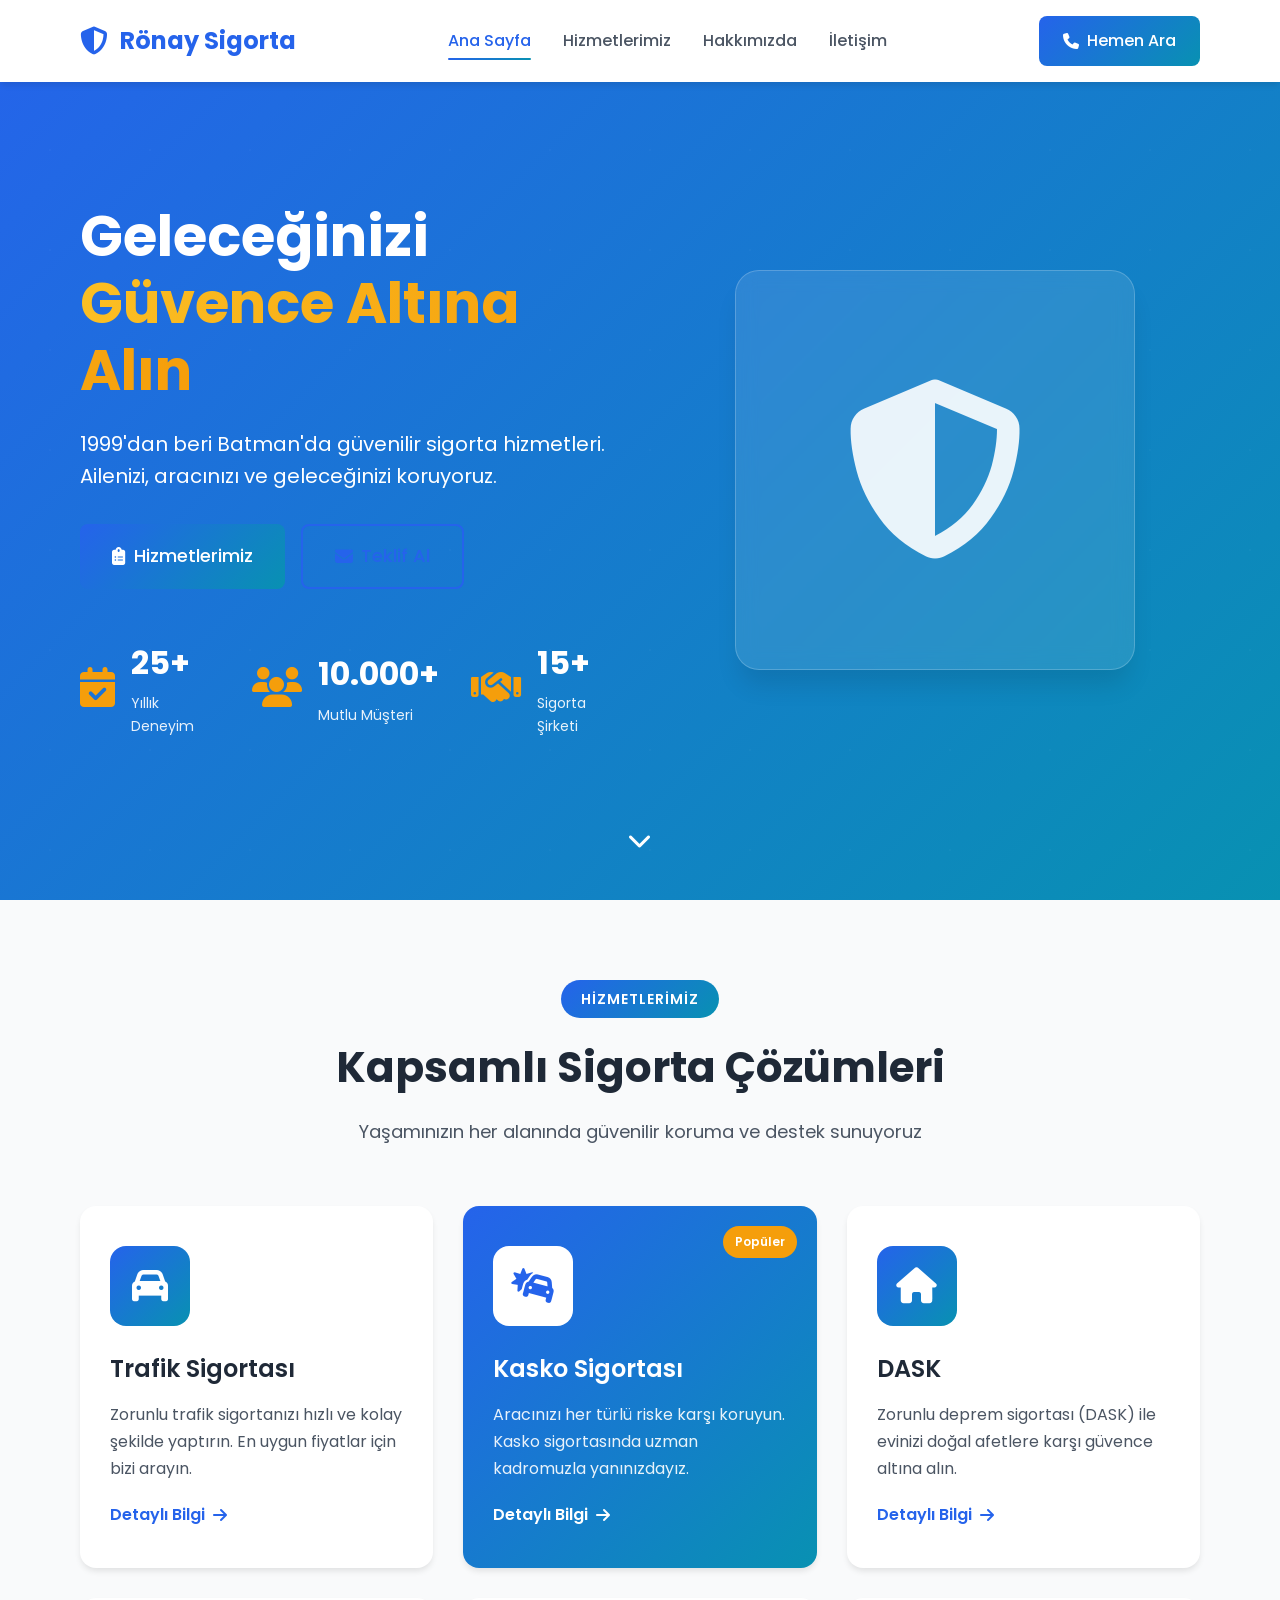
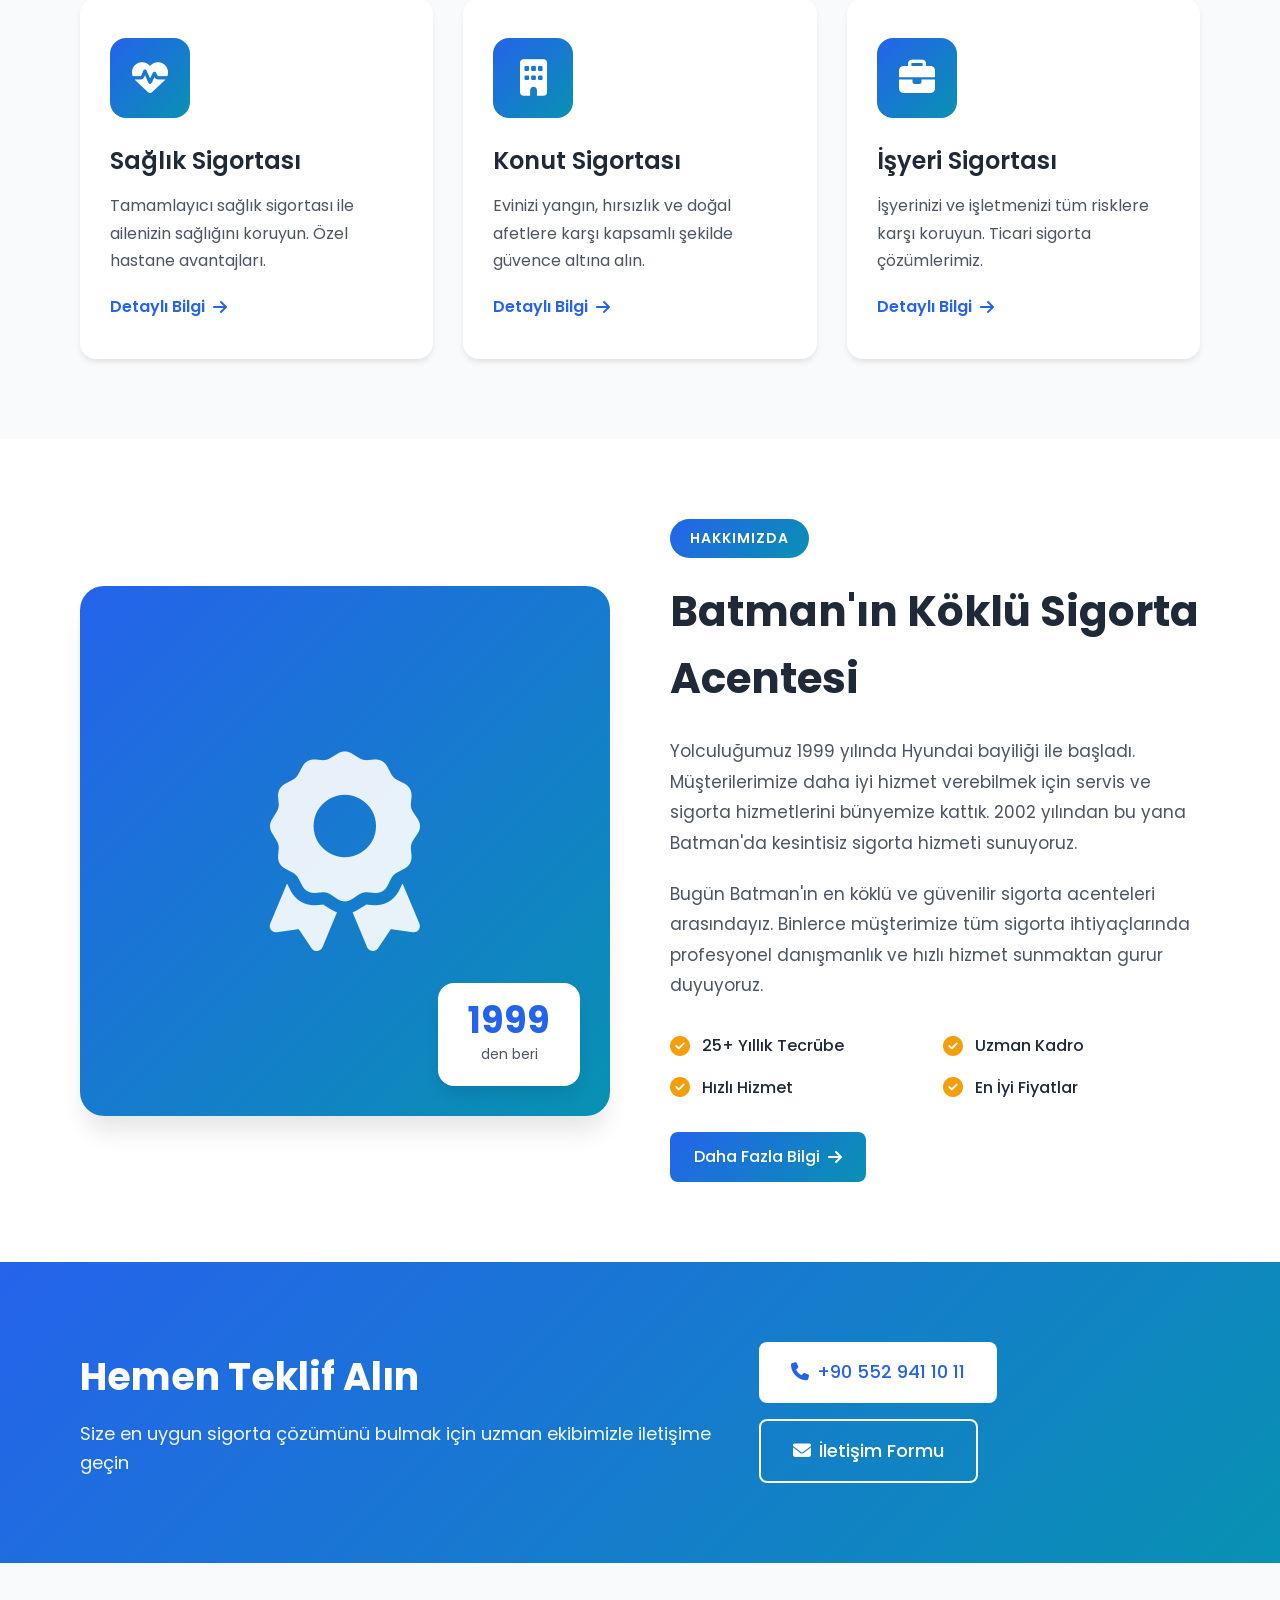
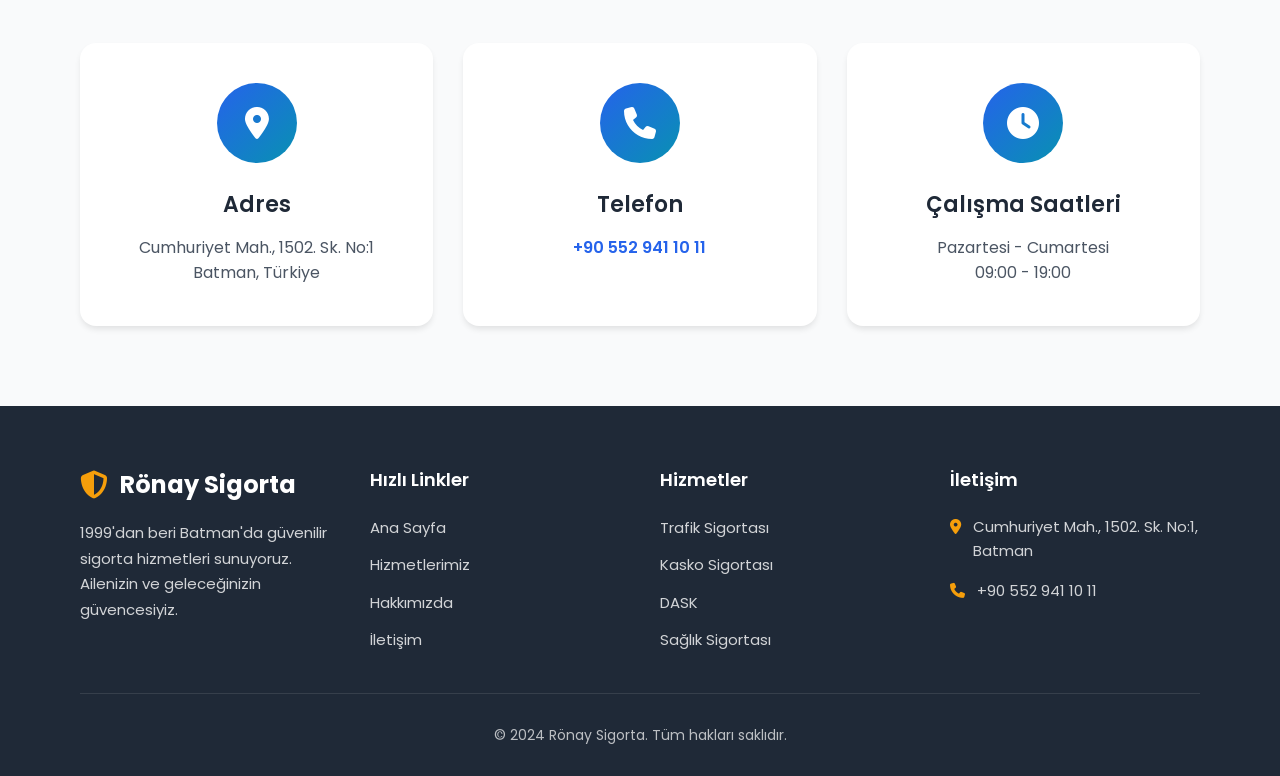
==== index.html @ 82707930 "Rönay Sigorta modern web sitesi oluşturuldu - Modern ve responsive ana sayfa (index.html) - Detaylı " ====
<!DOCTYPE html>
<html lang="tr">
<head>
    <meta charset="UTF-8">
    <meta name="viewport" content="width=device-width, initial-scale=1.0">
    <meta name="description" content="Rönay Sigorta - Batman'da 2002'den beri güvenilir sigorta hizmetleri. Trafik, Kasko, Dask, Sağlık ve tüm sigorta çözümleri.">
    <meta name="keywords" content="sigorta, batman, rönay sigorta, trafik sigortası, kasko, dask, sağlık sigortası">
    <title>Rönay Sigorta - Batman'ın Güvenilir Sigorta Acentesi</title>

    <!-- Fonts -->
    <link rel="preconnect" href="https://fonts.googleapis.com">
    <link rel="preconnect" href="https://fonts.gstatic.com" crossorigin>
    <link href="https://fonts.googleapis.com/css2?family=Poppins:wght@300;400;500;600;700&display=swap" rel="stylesheet">

    <!-- Font Awesome Icons -->
    <link rel="stylesheet" href="https://cdnjs.cloudflare.com/ajax/libs/font-awesome/6.4.0/css/all.min.css">

    <!-- CSS -->
    <link rel="stylesheet" href="css/style.css">
</head>
<body>

    <!-- Navigation -->
    <nav class="navbar" id="navbar">
        <div class="container">
            <div class="nav-wrapper">
                <a href="index.html" class="logo">
                    <i class="fas fa-shield-alt"></i>
                    <span>Rönay Sigorta</span>
                </a>

                <ul class="nav-menu" id="navMenu">
                    <li><a href="index.html" class="nav-link active">Ana Sayfa</a></li>
                    <li><a href="hizmetler.html" class="nav-link">Hizmetlerimiz</a></li>
                    <li><a href="hakkimizda.html" class="nav-link">Hakkımızda</a></li>
                    <li><a href="iletisim.html" class="nav-link">İletişim</a></li>
                </ul>

                <div class="nav-actions">
                    <a href="tel:+905529411011" class="btn btn-primary">
                        <i class="fas fa-phone"></i> Hemen Ara
                    </a>
                    <button class="mobile-menu-toggle" id="mobileMenuToggle">
                        <span></span>
                        <span></span>
                        <span></span>
                    </button>
                </div>
            </div>
        </div>
    </nav>

    <!-- Hero Section -->
    <section class="hero">
        <div class="hero-background">
            <div class="hero-overlay"></div>
        </div>
        <div class="container">
            <div class="hero-content">
                <div class="hero-text">
                    <h1 class="hero-title animate-fade-in">
                        Geleceğinizi <span class="highlight">Güvence Altına Alın</span>
                    </h1>
                    <p class="hero-subtitle animate-fade-in-delay-1">
                        1999'dan beri Batman'da güvenilir sigorta hizmetleri.
                        Ailenizi, aracınızı ve geleceğinizi koruyoruz.
                    </p>
                    <div class="hero-buttons animate-fade-in-delay-2">
                        <a href="hizmetler.html" class="btn btn-primary btn-lg">
                            <i class="fas fa-clipboard-list"></i> Hizmetlerimiz
                        </a>
                        <a href="iletisim.html" class="btn btn-outline btn-lg">
                            <i class="fas fa-envelope"></i> Teklif Al
                        </a>
                    </div>
                    <div class="hero-stats animate-fade-in-delay-3">
                        <div class="stat-item">
                            <i class="fas fa-calendar-check"></i>
                            <div class="stat-content">
                                <h3>25+</h3>
                                <p>Yıllık Deneyim</p>
                            </div>
                        </div>
                        <div class="stat-item">
                            <i class="fas fa-users"></i>
                            <div class="stat-content">
                                <h3>10.000+</h3>
                                <p>Mutlu Müşteri</p>
                            </div>
                        </div>
                        <div class="stat-item">
                            <i class="fas fa-handshake"></i>
                            <div class="stat-content">
                                <h3>15+</h3>
                                <p>Sigorta Şirketi</p>
                            </div>
                        </div>
                    </div>
                </div>
                <div class="hero-image animate-float">
                    <div class="hero-card">
                        <i class="fas fa-shield-alt"></i>
                    </div>
                </div>
            </div>
        </div>
        <div class="hero-scroll">
            <i class="fas fa-chevron-down"></i>
        </div>
    </section>

    <!-- Services Section -->
    <section class="services" id="services">
        <div class="container">
            <div class="section-header">
                <span class="section-tag">Hizmetlerimiz</span>
                <h2 class="section-title">Kapsamlı Sigorta Çözümleri</h2>
                <p class="section-description">
                    Yaşamınızın her alanında güvenilir koruma ve destek sunuyoruz
                </p>
            </div>

            <div class="services-grid">
                <div class="service-card">
                    <div class="service-icon">
                        <i class="fas fa-car"></i>
                    </div>
                    <h3 class="service-title">Trafik Sigortası</h3>
                    <p class="service-description">
                        Zorunlu trafik sigortanızı hızlı ve kolay şekilde yaptırın. En uygun fiyatlar için bizi arayın.
                    </p>
                    <a href="hizmetler.html#trafik" class="service-link">
                        Detaylı Bilgi <i class="fas fa-arrow-right"></i>
                    </a>
                </div>

                <div class="service-card featured">
                    <div class="featured-badge">Popüler</div>
                    <div class="service-icon">
                        <i class="fas fa-car-crash"></i>
                    </div>
                    <h3 class="service-title">Kasko Sigortası</h3>
                    <p class="service-description">
                        Aracınızı her türlü riske karşı koruyun. Kasko sigortasında uzman kadromuzla yanınızdayız.
                    </p>
                    <a href="hizmetler.html#kasko" class="service-link">
                        Detaylı Bilgi <i class="fas fa-arrow-right"></i>
                    </a>
                </div>

                <div class="service-card">
                    <div class="service-icon">
                        <i class="fas fa-home"></i>
                    </div>
                    <h3 class="service-title">DASK</h3>
                    <p class="service-description">
                        Zorunlu deprem sigortası (DASK) ile evinizi doğal afetlere karşı güvence altına alın.
                    </p>
                    <a href="hizmetler.html#dask" class="service-link">
                        Detaylı Bilgi <i class="fas fa-arrow-right"></i>
                    </a>
                </div>

                <div class="service-card">
                    <div class="service-icon">
                        <i class="fas fa-heartbeat"></i>
                    </div>
                    <h3 class="service-title">Sağlık Sigortası</h3>
                    <p class="service-description">
                        Tamamlayıcı sağlık sigortası ile ailenizin sağlığını koruyun. Özel hastane avantajları.
                    </p>
                    <a href="hizmetler.html#saglik" class="service-link">
                        Detaylı Bilgi <i class="fas fa-arrow-right"></i>
                    </a>
                </div>

                <div class="service-card">
                    <div class="service-icon">
                        <i class="fas fa-building"></i>
                    </div>
                    <h3 class="service-title">Konut Sigortası</h3>
                    <p class="service-description">
                        Evinizi yangın, hırsızlık ve doğal afetlere karşı kapsamlı şekilde güvence altına alın.
                    </p>
                    <a href="hizmetler.html#konut" class="service-link">
                        Detaylı Bilgi <i class="fas fa-arrow-right"></i>
                    </a>
                </div>

                <div class="service-card">
                    <div class="service-icon">
                        <i class="fas fa-briefcase"></i>
                    </div>
                    <h3 class="service-title">İşyeri Sigortası</h3>
                    <p class="service-description">
                        İşyerinizi ve işletmenizi tüm risklere karşı koruyun. Ticari sigorta çözümlerimiz.
                    </p>
                    <a href="hizmetler.html#isyeri" class="service-link">
                        Detaylı Bilgi <i class="fas fa-arrow-right"></i>
                    </a>
                </div>
            </div>
        </div>
    </section>

    <!-- About Section -->
    <section class="about" id="about">
        <div class="container">
            <div class="about-wrapper">
                <div class="about-image">
                    <div class="about-image-card">
                        <i class="fas fa-award"></i>
                    </div>
                    <div class="about-badge">
                        <span class="badge-year">1999</span>
                        <span class="badge-text">den beri</span>
                    </div>
                </div>
                <div class="about-content">
                    <span class="section-tag">Hakkımızda</span>
                    <h2 class="section-title">Batman'ın Köklü Sigorta Acentesi</h2>
                    <p class="about-text">
                        Yolculuğumuz 1999 yılında Hyundai bayiliği ile başladı. Müşterilerimize daha iyi hizmet verebilmek için servis ve sigorta hizmetlerini bünyemize kattık. 2002 yılından bu yana Batman'da kesintisiz sigorta hizmeti sunuyoruz.
                    </p>
                    <p class="about-text">
                        Bugün Batman'ın en köklü ve güvenilir sigorta acenteleri arasındayız. Binlerce müşterimize tüm sigorta ihtiyaçlarında profesyonel danışmanlık ve hızlı hizmet sunmaktan gurur duyuyoruz.
                    </p>

                    <div class="about-features">
                        <div class="feature-item">
                            <i class="fas fa-check-circle"></i>
                            <span>25+ Yıllık Tecrübe</span>
                        </div>
                        <div class="feature-item">
                            <i class="fas fa-check-circle"></i>
                            <span>Uzman Kadro</span>
                        </div>
                        <div class="feature-item">
                            <i class="fas fa-check-circle"></i>
                            <span>Hızlı Hizmet</span>
                        </div>
                        <div class="feature-item">
                            <i class="fas fa-check-circle"></i>
                            <span>En İyi Fiyatlar</span>
                        </div>
                    </div>

                    <a href="hakkimizda.html" class="btn btn-primary">
                        Daha Fazla Bilgi <i class="fas fa-arrow-right"></i>
                    </a>
                </div>
            </div>
        </div>
    </section>

    <!-- CTA Section -->
    <section class="cta">
        <div class="container">
            <div class="cta-content">
                <div class="cta-text">
                    <h2 class="cta-title">Hemen Teklif Alın</h2>
                    <p class="cta-description">
                        Size en uygun sigorta çözümünü bulmak için uzman ekibimizle iletişime geçin
                    </p>
                </div>
                <div class="cta-actions">
                    <a href="tel:+905529411011" class="btn btn-white btn-lg">
                        <i class="fas fa-phone"></i> +90 552 941 10 11
                    </a>
                    <a href="iletisim.html" class="btn btn-outline-white btn-lg">
                        <i class="fas fa-envelope"></i> İletişim Formu
                    </a>
                </div>
            </div>
        </div>
    </section>

    <!-- Contact Info Section -->
    <section class="contact-info">
        <div class="container">
            <div class="contact-grid">
                <div class="contact-card">
                    <div class="contact-icon">
                        <i class="fas fa-map-marker-alt"></i>
                    </div>
                    <h3>Adres</h3>
                    <p>Cumhuriyet Mah., 1502. Sk. No:1<br>Batman, Türkiye</p>
                </div>
                <div class="contact-card">
                    <div class="contact-icon">
                        <i class="fas fa-phone"></i>
                    </div>
                    <h3>Telefon</h3>
                    <p><a href="tel:+905529411011">+90 552 941 10 11</a></p>
                </div>
                <div class="contact-card">
                    <div class="contact-icon">
                        <i class="fas fa-clock"></i>
                    </div>
                    <h3>Çalışma Saatleri</h3>
                    <p>Pazartesi - Cumartesi<br>09:00 - 19:00</p>
                </div>
            </div>
        </div>
    </section>

    <!-- Footer -->
    <footer class="footer">
        <div class="container">
            <div class="footer-content">
                <div class="footer-column">
                    <div class="footer-logo">
                        <i class="fas fa-shield-alt"></i>
                        <span>Rönay Sigorta</span>
                    </div>
                    <p class="footer-description">
                        1999'dan beri Batman'da güvenilir sigorta hizmetleri sunuyoruz.
                        Ailenizin ve geleceğinizin güvencesiyiz.
                    </p>
                </div>

                <div class="footer-column">
                    <h4 class="footer-title">Hızlı Linkler</h4>
                    <ul class="footer-links">
                        <li><a href="index.html">Ana Sayfa</a></li>
                        <li><a href="hizmetler.html">Hizmetlerimiz</a></li>
                        <li><a href="hakkimizda.html">Hakkımızda</a></li>
                        <li><a href="iletisim.html">İletişim</a></li>
                    </ul>
                </div>

                <div class="footer-column">
                    <h4 class="footer-title">Hizmetler</h4>
                    <ul class="footer-links">
                        <li><a href="hizmetler.html#trafik">Trafik Sigortası</a></li>
                        <li><a href="hizmetler.html#kasko">Kasko Sigortası</a></li>
                        <li><a href="hizmetler.html#dask">DASK</a></li>
                        <li><a href="hizmetler.html#saglik">Sağlık Sigortası</a></li>
                    </ul>
                </div>

                <div class="footer-column">
                    <h4 class="footer-title">İletişim</h4>
                    <ul class="footer-contact">
                        <li>
                            <i class="fas fa-map-marker-alt"></i>
                            <span>Cumhuriyet Mah., 1502. Sk. No:1, Batman</span>
                        </li>
                        <li>
                            <i class="fas fa-phone"></i>
                            <a href="tel:+905529411011">+90 552 941 10 11</a>
                        </li>
                    </ul>
                </div>
            </div>

            <div class="footer-bottom">
                <p>&copy; 2024 Rönay Sigorta. Tüm hakları saklıdır.</p>
            </div>
        </div>
    </footer>

    <!-- JavaScript -->
    <script src="js/main.js"></script>
</body>
</html>
---- css/style.css ----
/* ===================================
   RESET & BASE STYLES
   =================================== */

* {
    margin: 0;
    padding: 0;
    box-sizing: border-box;
}

:root {
    --primary-color: #2563eb;
    --primary-dark: #1e40af;
    --primary-light: #3b82f6;
    --secondary-color: #0891b2;
    --accent-color: #f59e0b;
    --text-dark: #1f2937;
    --text-medium: #4b5563;
    --text-light: #6b7280;
    --bg-light: #f9fafb;
    --bg-white: #ffffff;
    --border-color: #e5e7eb;
    --shadow-sm: 0 1px 2px 0 rgba(0, 0, 0, 0.05);
    --shadow-md: 0 4px 6px -1px rgba(0, 0, 0, 0.1);
    --shadow-lg: 0 10px 15px -3px rgba(0, 0, 0, 0.1);
    --shadow-xl: 0 20px 25px -5px rgba(0, 0, 0, 0.1);
    --gradient-primary: linear-gradient(135deg, #2563eb 0%, #0891b2 100%);
    --gradient-accent: linear-gradient(135deg, #f59e0b 0%, #ef4444 100%);
}

html {
    scroll-behavior: smooth;
    font-size: 16px;
}

body {
    font-family: 'Poppins', -apple-system, BlinkMacSystemFont, 'Segoe UI', Roboto, sans-serif;
    line-height: 1.6;
    color: var(--text-dark);
    background-color: var(--bg-white);
    overflow-x: hidden;
}

img {
    max-width: 100%;
    height: auto;
    display: block;
}

a {
    text-decoration: none;
    color: inherit;
    transition: all 0.3s ease;
}

ul {
    list-style: none;
}

/* ===================================
   CONTAINER & UTILITIES
   =================================== */

.container {
    max-width: 1200px;
    margin: 0 auto;
    padding: 0 20px;
}

@media (min-width: 768px) {
    .container {
        padding: 0 40px;
    }
}

/* ===================================
   BUTTONS
   =================================== */

.btn {
    display: inline-flex;
    align-items: center;
    gap: 8px;
    padding: 12px 24px;
    font-size: 16px;
    font-weight: 500;
    border: none;
    border-radius: 8px;
    cursor: pointer;
    transition: all 0.3s ease;
    text-align: center;
}

.btn-primary {
    background: var(--gradient-primary);
    color: white;
}

.btn-primary:hover {
    transform: translateY(-2px);
    box-shadow: var(--shadow-lg);
}

.btn-outline {
    background: transparent;
    color: var(--primary-color);
    border: 2px solid var(--primary-color);
}

.btn-outline:hover {
    background: var(--primary-color);
    color: white;
}

.btn-white {
    background: white;
    color: var(--primary-color);
}

.btn-white:hover {
    transform: translateY(-2px);
    box-shadow: var(--shadow-lg);
}

.btn-outline-white {
    background: transparent;
    color: white;
    border: 2px solid white;
}

.btn-outline-white:hover {
    background: white;
    color: var(--primary-color);
}

.btn-lg {
    padding: 16px 32px;
    font-size: 18px;
}

/* ===================================
   NAVIGATION
   =================================== */

.navbar {
    position: fixed;
    top: 0;
    left: 0;
    right: 0;
    background: white;
    box-shadow: var(--shadow-md);
    z-index: 1000;
    transition: all 0.3s ease;
}

.navbar.scrolled {
    box-shadow: var(--shadow-lg);
}

.nav-wrapper {
    display: flex;
    align-items: center;
    justify-content: space-between;
    padding: 16px 0;
}

.logo {
    display: flex;
    align-items: center;
    gap: 12px;
    font-size: 24px;
    font-weight: 700;
    color: var(--primary-color);
}

.logo i {
    font-size: 28px;
}

.nav-menu {
    display: flex;
    align-items: center;
    gap: 32px;
}

.nav-link {
    font-weight: 500;
    color: var(--text-medium);
    position: relative;
    transition: color 0.3s ease;
}

.nav-link:hover,
.nav-link.active {
    color: var(--primary-color);
}

.nav-link.active::after {
    content: '';
    position: absolute;
    bottom: -8px;
    left: 0;
    right: 0;
    height: 2px;
    background: var(--gradient-primary);
    border-radius: 2px;
}

.nav-actions {
    display: flex;
    align-items: center;
    gap: 16px;
}

.mobile-menu-toggle {
    display: none;
    flex-direction: column;
    gap: 5px;
    background: none;
    border: none;
    cursor: pointer;
    padding: 8px;
}

.mobile-menu-toggle span {
    display: block;
    width: 25px;
    height: 3px;
    background: var(--primary-color);
    border-radius: 3px;
    transition: all 0.3s ease;
}

@media (max-width: 768px) {
    .nav-menu {
        position: fixed;
        top: 70px;
        left: 0;
        right: 0;
        background: white;
        flex-direction: column;
        padding: 20px;
        box-shadow: var(--shadow-lg);
        transform: translateY(-100%);
        opacity: 0;
        visibility: hidden;
        transition: all 0.3s ease;
    }

    .nav-menu.active {
        transform: translateY(0);
        opacity: 1;
        visibility: visible;
    }

    .mobile-menu-toggle {
        display: flex;
    }

    .mobile-menu-toggle.active span:nth-child(1) {
        transform: rotate(45deg) translate(8px, 8px);
    }

    .mobile-menu-toggle.active span:nth-child(2) {
        opacity: 0;
    }

    .mobile-menu-toggle.active span:nth-child(3) {
        transform: rotate(-45deg) translate(7px, -7px);
    }

    .nav-actions .btn {
        padding: 10px 16px;
        font-size: 14px;
    }
}

/* ===================================
   HERO SECTION
   =================================== */

.hero {
    position: relative;
    min-height: 100vh;
    padding-top: 120px;
    padding-bottom: 80px;
    display: flex;
    align-items: center;
    overflow: hidden;
}

.hero-background {
    position: absolute;
    top: 0;
    left: 0;
    right: 0;
    bottom: 0;
    background: var(--gradient-primary);
    z-index: -1;
}

.hero-overlay {
    position: absolute;
    top: 0;
    left: 0;
    right: 0;
    bottom: 0;
    background: url('data:image/svg+xml,<svg width="100" height="100" xmlns="http://www.w3.org/2000/svg"><circle cx="50" cy="50" r="1" fill="white" opacity="0.1"/></svg>');
    opacity: 0.3;
}

.hero-content {
    display: grid;
    grid-template-columns: 1fr 1fr;
    gap: 60px;
    align-items: center;
}

.hero-text {
    color: white;
}

.hero-title {
    font-size: 56px;
    font-weight: 700;
    line-height: 1.2;
    margin-bottom: 24px;
}

.hero-title .highlight {
    background: linear-gradient(90deg, #fbbf24, #f59e0b);
    -webkit-background-clip: text;
    -webkit-text-fill-color: transparent;
    background-clip: text;
}

.hero-subtitle {
    font-size: 20px;
    line-height: 1.6;
    opacity: 0.95;
    margin-bottom: 32px;
}

.hero-buttons {
    display: flex;
    gap: 16px;
    flex-wrap: wrap;
    margin-bottom: 48px;
}

.hero-stats {
    display: grid;
    grid-template-columns: repeat(3, 1fr);
    gap: 32px;
}

.stat-item {
    display: flex;
    align-items: center;
    gap: 16px;
}

.stat-item i {
    font-size: 40px;
    color: var(--accent-color);
}

.stat-content h3 {
    font-size: 32px;
    font-weight: 700;
    margin-bottom: 4px;
}

.stat-content p {
    font-size: 14px;
    opacity: 0.9;
}

.hero-image {
    display: flex;
    justify-content: center;
    align-items: center;
}

.hero-card {
    width: 400px;
    height: 400px;
    background: rgba(255, 255, 255, 0.1);
    backdrop-filter: blur(10px);
    border-radius: 24px;
    display: flex;
    align-items: center;
    justify-content: center;
    box-shadow: var(--shadow-xl);
    border: 1px solid rgba(255, 255, 255, 0.2);
}

.hero-card i {
    font-size: 180px;
    color: white;
    opacity: 0.9;
}

.hero-scroll {
    position: absolute;
    bottom: 40px;
    left: 50%;
    transform: translateX(-50%);
    color: white;
    font-size: 24px;
    animation: bounce 2s infinite;
}

/* ===================================
   ANIMATIONS
   =================================== */

@keyframes fadeIn {
    from {
        opacity: 0;
        transform: translateY(30px);
    }
    to {
        opacity: 1;
        transform: translateY(0);
    }
}

@keyframes bounce {
    0%, 20%, 50%, 80%, 100% {
        transform: translateX(-50%) translateY(0);
    }
    40% {
        transform: translateX(-50%) translateY(-10px);
    }
    60% {
        transform: translateX(-50%) translateY(-5px);
    }
}

@keyframes float {
    0%, 100% {
        transform: translateY(0);
    }
    50% {
        transform: translateY(-20px);
    }
}

.animate-fade-in {
    animation: fadeIn 0.8s ease-out;
}

.animate-fade-in-delay-1 {
    animation: fadeIn 0.8s ease-out 0.2s both;
}

.animate-fade-in-delay-2 {
    animation: fadeIn 0.8s ease-out 0.4s both;
}

.animate-fade-in-delay-3 {
    animation: fadeIn 0.8s ease-out 0.6s both;
}

.animate-float {
    animation: float 6s ease-in-out infinite;
}

/* ===================================
   SECTION STYLES
   =================================== */

section {
    padding: 80px 0;
}

.section-header {
    text-align: center;
    max-width: 700px;
    margin: 0 auto 60px;
}

.section-tag {
    display: inline-block;
    padding: 8px 20px;
    background: var(--gradient-primary);
    color: white;
    border-radius: 20px;
    font-size: 14px;
    font-weight: 600;
    text-transform: uppercase;
    letter-spacing: 1px;
    margin-bottom: 16px;
}

.section-title {
    font-size: 42px;
    font-weight: 700;
    color: var(--text-dark);
    margin-bottom: 16px;
}

.section-description {
    font-size: 18px;
    color: var(--text-medium);
}

/* ===================================
   SERVICES SECTION
   =================================== */

.services {
    background: var(--bg-light);
}

.services-grid {
    display: grid;
    grid-template-columns: repeat(auto-fit, minmax(300px, 1fr));
    gap: 30px;
}

.service-card {
    background: white;
    padding: 40px 30px;
    border-radius: 16px;
    box-shadow: var(--shadow-md);
    transition: all 0.3s ease;
    position: relative;
    overflow: hidden;
}

.service-card::before {
    content: '';
    position: absolute;
    top: 0;
    left: 0;
    right: 0;
    height: 4px;
    background: var(--gradient-primary);
    transform: scaleX(0);
    transition: transform 0.3s ease;
}

.service-card:hover {
    transform: translateY(-10px);
    box-shadow: var(--shadow-xl);
}

.service-card:hover::before {
    transform: scaleX(1);
}

.service-card.featured {
    background: var(--gradient-primary);
    color: white;
}

.featured-badge {
    position: absolute;
    top: 20px;
    right: 20px;
    background: var(--accent-color);
    color: white;
    padding: 6px 12px;
    border-radius: 20px;
    font-size: 12px;
    font-weight: 600;
}

.service-icon {
    width: 80px;
    height: 80px;
    border-radius: 16px;
    background: var(--gradient-primary);
    display: flex;
    align-items: center;
    justify-content: center;
    margin-bottom: 24px;
}

.service-card.featured .service-icon {
    background: white;
}

.service-icon i {
    font-size: 36px;
    color: white;
}

.service-card.featured .service-icon i {
    color: var(--primary-color);
}

.service-title {
    font-size: 24px;
    font-weight: 600;
    margin-bottom: 12px;
}

.service-description {
    font-size: 16px;
    color: var(--text-medium);
    margin-bottom: 20px;
    line-height: 1.7;
}

.service-card.featured .service-description {
    color: rgba(255, 255, 255, 0.9);
}

.service-link {
    display: inline-flex;
    align-items: center;
    gap: 8px;
    color: var(--primary-color);
    font-weight: 600;
    transition: gap 0.3s ease;
}

.service-card.featured .service-link {
    color: white;
}

.service-link:hover {
    gap: 12px;
}

/* ===================================
   ABOUT SECTION
   =================================== */

.about-wrapper {
    display: grid;
    grid-template-columns: 1fr 1fr;
    gap: 60px;
    align-items: center;
}

.about-image {
    position: relative;
}

.about-image-card {
    width: 100%;
    aspect-ratio: 1;
    background: var(--gradient-primary);
    border-radius: 24px;
    display: flex;
    align-items: center;
    justify-content: center;
    box-shadow: var(--shadow-xl);
}

.about-image-card i {
    font-size: 200px;
    color: white;
    opacity: 0.9;
}

.about-badge {
    position: absolute;
    bottom: 30px;
    right: 30px;
    background: white;
    padding: 20px 30px;
    border-radius: 16px;
    box-shadow: var(--shadow-lg);
    text-align: center;
}

.badge-year {
    display: block;
    font-size: 36px;
    font-weight: 700;
    color: var(--primary-color);
    line-height: 1;
}

.badge-text {
    display: block;
    font-size: 14px;
    color: var(--text-medium);
    margin-top: 4px;
}

.about-content {
    text-align: left;
}

.about-content .section-tag {
    margin-bottom: 20px;
}

.about-content .section-title {
    text-align: left;
    margin-bottom: 24px;
}

.about-text {
    font-size: 17px;
    color: var(--text-medium);
    line-height: 1.8;
    margin-bottom: 20px;
}

.about-features {
    display: grid;
    grid-template-columns: repeat(2, 1fr);
    gap: 16px;
    margin: 32px 0;
}

.feature-item {
    display: flex;
    align-items: center;
    gap: 12px;
    font-weight: 500;
}

.feature-item i {
    color: var(--accent-color);
    font-size: 20px;
}

/* ===================================
   CTA SECTION
   =================================== */

.cta {
    background: var(--gradient-primary);
    color: white;
}

.cta-content {
    display: flex;
    justify-content: space-between;
    align-items: center;
    gap: 40px;
}

.cta-title {
    font-size: 38px;
    font-weight: 700;
    margin-bottom: 12px;
}

.cta-description {
    font-size: 18px;
    opacity: 0.95;
}

.cta-actions {
    display: flex;
    gap: 16px;
    flex-wrap: wrap;
}

/* ===================================
   CONTACT INFO SECTION
   =================================== */

.contact-info {
    background: var(--bg-light);
}

.contact-grid {
    display: grid;
    grid-template-columns: repeat(auto-fit, minmax(280px, 1fr));
    gap: 30px;
}

.contact-card {
    background: white;
    padding: 40px;
    border-radius: 16px;
    text-align: center;
    box-shadow: var(--shadow-md);
    transition: all 0.3s ease;
}

.contact-card:hover {
    transform: translateY(-5px);
    box-shadow: var(--shadow-lg);
}

.contact-icon {
    width: 80px;
    height: 80px;
    margin: 0 auto 24px;
    border-radius: 50%;
    background: var(--gradient-primary);
    display: flex;
    align-items: center;
    justify-content: center;
}

.contact-icon i {
    font-size: 32px;
    color: white;
}

.contact-card h3 {
    font-size: 22px;
    font-weight: 600;
    margin-bottom: 12px;
    color: var(--text-dark);
}

.contact-card p {
    font-size: 16px;
    color: var(--text-medium);
    line-height: 1.6;
}

.contact-card a {
    color: var(--primary-color);
    font-weight: 600;
}

.contact-card a:hover {
    text-decoration: underline;
}

/* ===================================
   FOOTER
   =================================== */

.footer {
    background: var(--text-dark);
    color: white;
    padding: 60px 0 30px;
}

.footer-content {
    display: grid;
    grid-template-columns: repeat(auto-fit, minmax(250px, 1fr));
    gap: 40px;
    margin-bottom: 40px;
}

.footer-logo {
    display: flex;
    align-items: center;
    gap: 12px;
    font-size: 24px;
    font-weight: 700;
    margin-bottom: 16px;
}

.footer-logo i {
    font-size: 28px;
    color: var(--accent-color);
}

.footer-description {
    font-size: 15px;
    line-height: 1.7;
    color: rgba(255, 255, 255, 0.8);
}

.footer-title {
    font-size: 18px;
    font-weight: 600;
    margin-bottom: 20px;
}

.footer-links {
    display: flex;
    flex-direction: column;
    gap: 12px;
}

.footer-links a {
    color: rgba(255, 255, 255, 0.8);
    font-size: 15px;
    transition: all 0.3s ease;
}

.footer-links a:hover {
    color: var(--accent-color);
    padding-left: 8px;
}

.footer-contact {
    display: flex;
    flex-direction: column;
    gap: 16px;
}

.footer-contact li {
    display: flex;
    gap: 12px;
    color: rgba(255, 255, 255, 0.8);
    font-size: 15px;
}

.footer-contact i {
    color: var(--accent-color);
    margin-top: 4px;
}

.footer-contact a:hover {
    color: var(--accent-color);
}

.footer-bottom {
    border-top: 1px solid rgba(255, 255, 255, 0.1);
    padding-top: 30px;
    text-align: center;
    color: rgba(255, 255, 255, 0.7);
    font-size: 14px;
}

/* ===================================
   RESPONSIVE STYLES
   =================================== */

@media (max-width: 1024px) {
    .hero-title {
        font-size: 48px;
    }

    .hero-content {
        gap: 40px;
    }

    .hero-card {
        width: 350px;
        height: 350px;
    }

    .hero-card i {
        font-size: 150px;
    }

    .section-title {
        font-size: 36px;
    }
}

@media (max-width: 768px) {
    section {
        padding: 60px 0;
    }

    .hero {
        padding-top: 100px;
        padding-bottom: 60px;
        min-height: auto;
    }

    .hero-content {
        grid-template-columns: 1fr;
        gap: 40px;
    }

    .hero-title {
        font-size: 36px;
    }

    .hero-subtitle {
        font-size: 18px;
    }

    .hero-stats {
        grid-template-columns: 1fr;
        gap: 24px;
    }

    .hero-image {
        order: -1;
    }

    .hero-card {
        width: 280px;
        height: 280px;
    }

    .hero-card i {
        font-size: 120px;
    }

    .section-title {
        font-size: 32px;
    }

    .section-description {
        font-size: 16px;
    }

    .services-grid {
        grid-template-columns: 1fr;
    }

    .about-wrapper {
        grid-template-columns: 1fr;
        gap: 40px;
    }

    .about-image-card i {
        font-size: 120px;
    }

    .about-features {
        grid-template-columns: 1fr;
    }

    .cta-content {
        flex-direction: column;
        text-align: center;
    }

    .cta-title {
        font-size: 32px;
    }

    .cta-actions {
        justify-content: center;
    }

    .footer-content {
        grid-template-columns: 1fr;
        gap: 30px;
    }
}

@media (max-width: 480px) {
    .hero-title {
        font-size: 28px;
    }

    .hero-subtitle {
        font-size: 16px;
    }

    .hero-buttons {
        flex-direction: column;
    }

    .btn-lg {
        padding: 14px 24px;
        font-size: 16px;
        width: 100%;
        justify-content: center;
    }

    .section-title {
        font-size: 28px;
    }

    .cta-title {
        font-size: 26px;
    }

    .cta-actions {
        flex-direction: column;
        width: 100%;
    }

    .contact-grid {
        grid-template-columns: 1fr;
    }
}
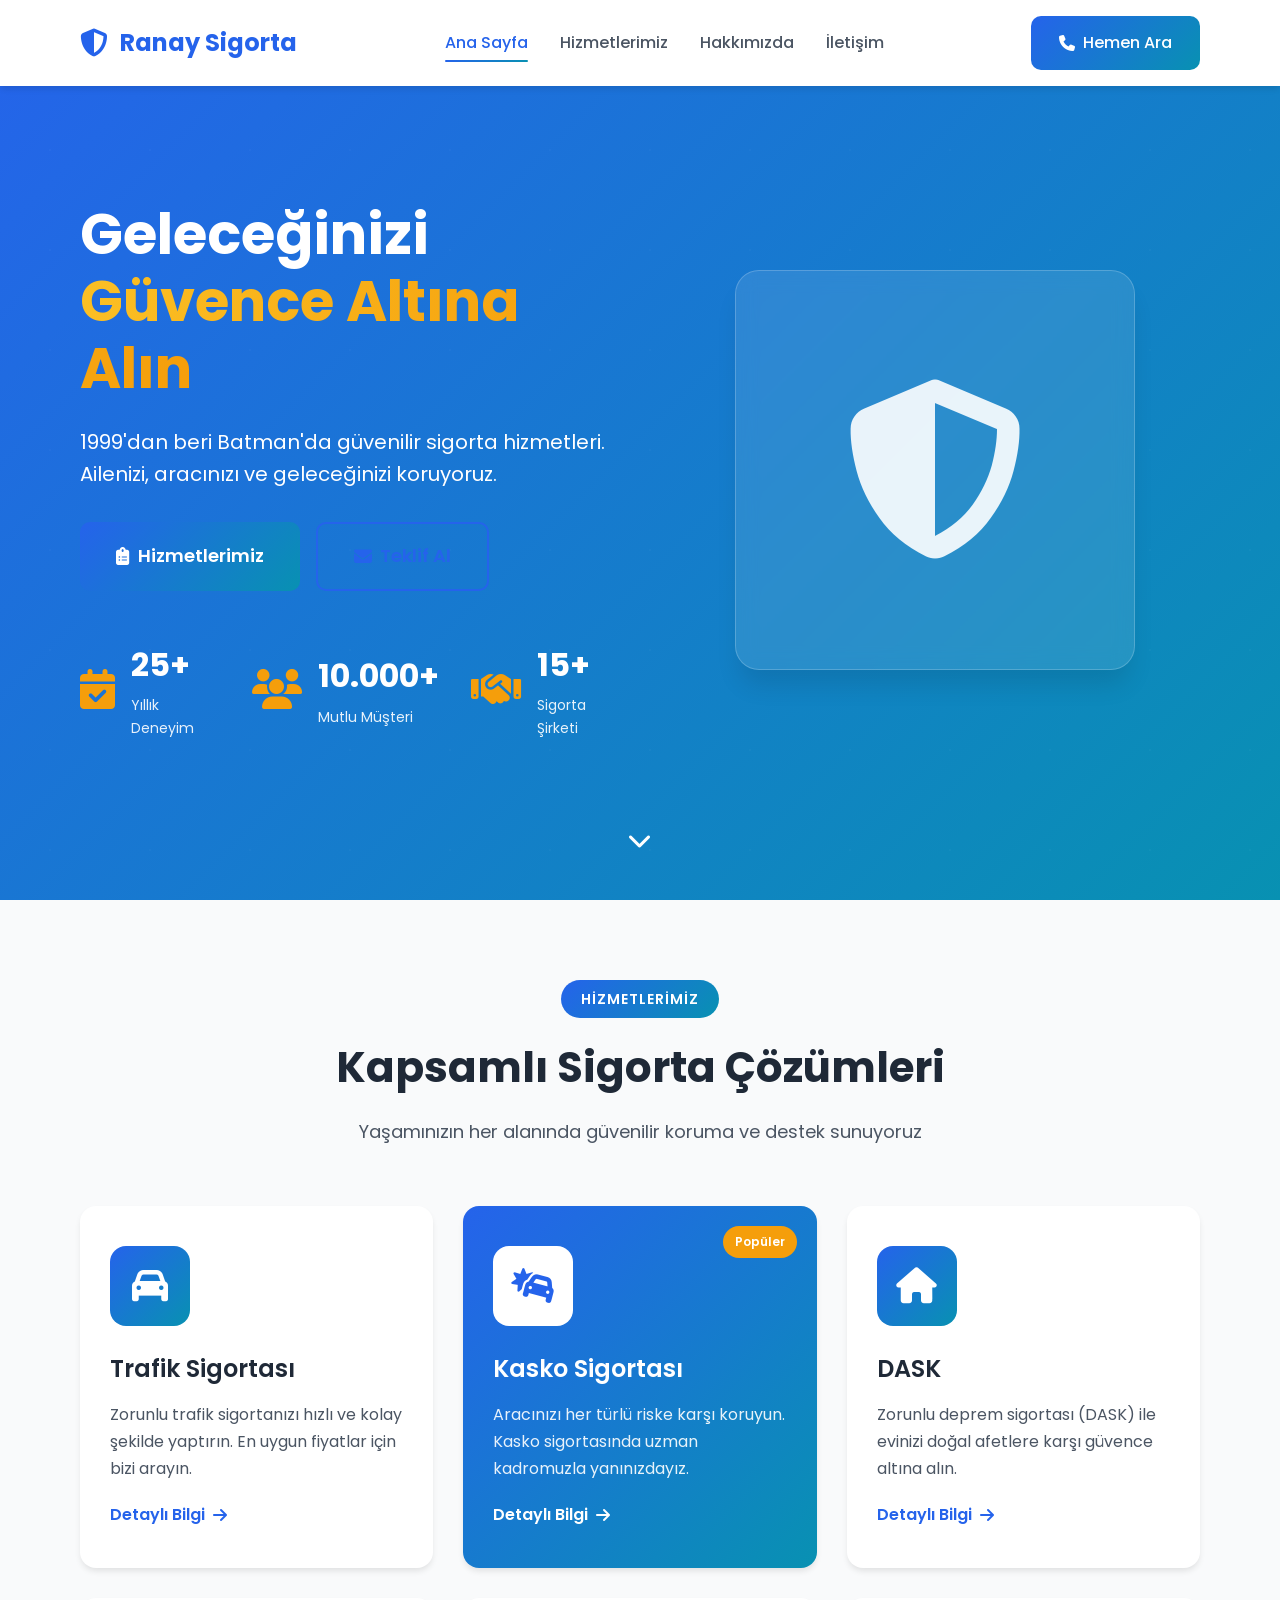
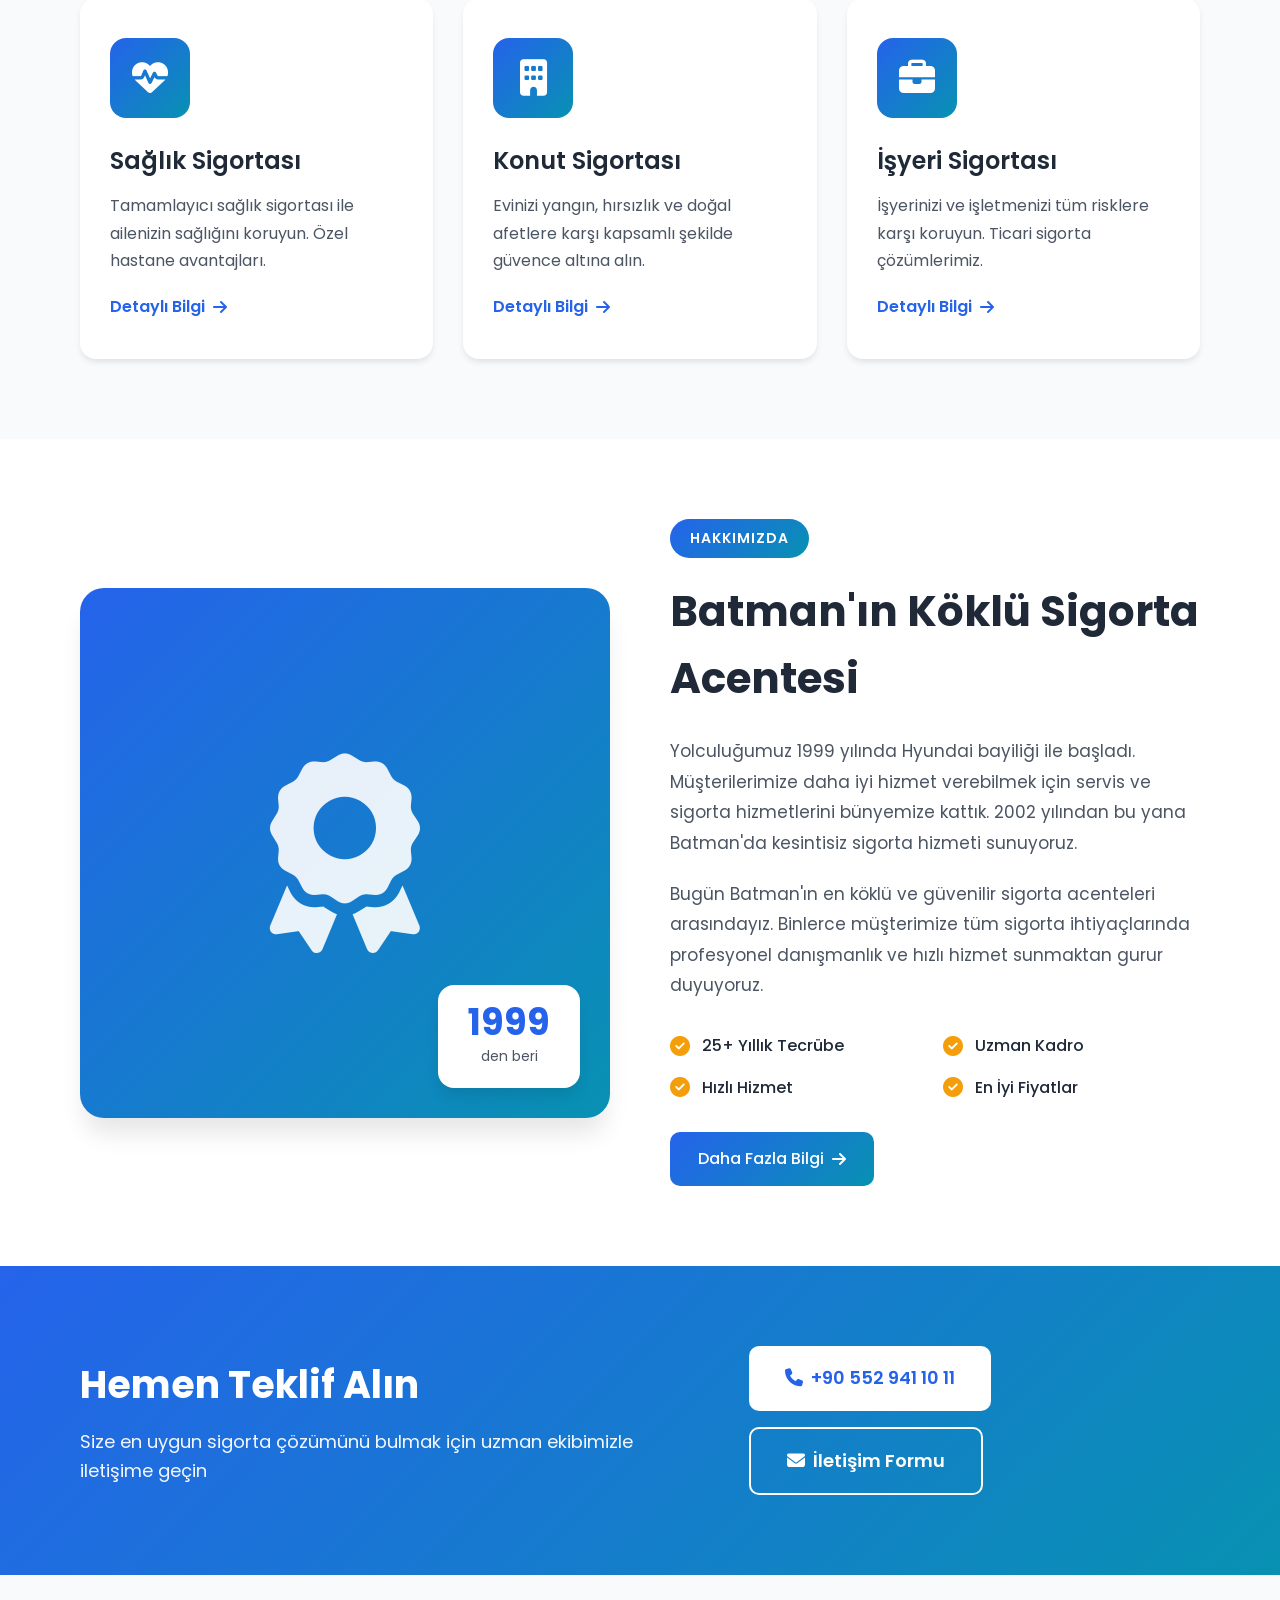
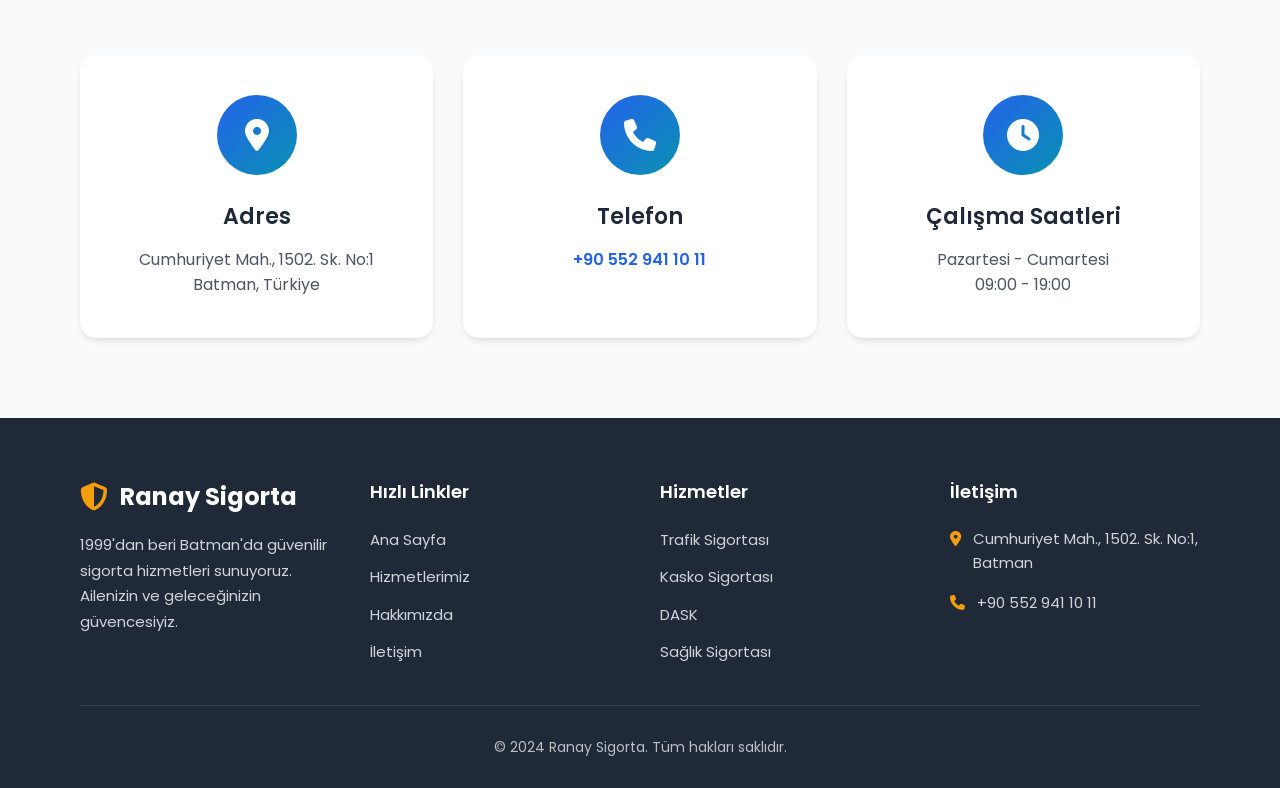
==== commit 3143633b: "Ranay Sigorta - Mobil uyumlu profesyonel site iyileştirmeleri ✨ İyileştirmeler: - Şirket adı düzelti" ====
--- a/index.html
+++ b/index.html
@@ -3,9 +3,9 @@
 <head>
     <meta charset="UTF-8">
     <meta name="viewport" content="width=device-width, initial-scale=1.0">
-    <meta name="description" content="Rönay Sigorta - Batman'da 2002'den beri güvenilir sigorta hizmetleri. Trafik, Kasko, Dask, Sağlık ve tüm sigorta çözümleri.">
-    <meta name="keywords" content="sigorta, batman, rönay sigorta, trafik sigortası, kasko, dask, sağlık sigortası">
-    <title>Rönay Sigorta - Batman'ın Güvenilir Sigorta Acentesi</title>
+    <meta name="description" content="Ranay Sigorta - Batman'da 2002'den beri güvenilir sigorta hizmetleri. Trafik, Kasko, Dask, Sağlık ve tüm sigorta çözümleri.">
+    <meta name="keywords" content="sigorta, batman, ranay sigorta, trafik sigortası, kasko, dask, sağlık sigortası">
+    <title>Ranay Sigorta - Batman'ın Güvenilir Sigorta Acentesi</title>
 
     <!-- Fonts -->
     <link rel="preconnect" href="https://fonts.googleapis.com">
@@ -26,7 +26,7 @@
             <div class="nav-wrapper">
                 <a href="index.html" class="logo">
                     <i class="fas fa-shield-alt"></i>
-                    <span>Rönay Sigorta</span>
+                    <span>Ranay Sigorta</span>
                 </a>
 
                 <ul class="nav-menu" id="navMenu">
@@ -311,7 +311,7 @@
                 <div class="footer-column">
                     <div class="footer-logo">
                         <i class="fas fa-shield-alt"></i>
-                        <span>Rönay Sigorta</span>
+                        <span>Ranay Sigorta</span>
                     </div>
                     <p class="footer-description">
                         1999'dan beri Batman'da güvenilir sigorta hizmetleri sunuyoruz.
@@ -355,7 +355,7 @@
             </div>
 
             <div class="footer-bottom">
-                <p>&copy; 2024 Rönay Sigorta. Tüm hakları saklıdır.</p>
+                <p>&copy; 2024 Ranay Sigorta. Tüm hakları saklıdır.</p>
             </div>
         </div>
     </footer>
--- a/css/style.css
+++ b/css/style.css
@@ -80,15 +80,18 @@
 .btn {
     display: inline-flex;
     align-items: center;
+    justify-content: center;
     gap: 8px;
-    padding: 12px 24px;
+    padding: 14px 28px;
+    min-height: 48px;
     font-size: 16px;
     font-weight: 500;
     border: none;
-    border-radius: 8px;
+    border-radius: 10px;
     cursor: pointer;
     transition: all 0.3s ease;
     text-align: center;
+    white-space: nowrap;
 }
 
 .btn-primary {
@@ -134,8 +137,10 @@
 }
 
 .btn-lg {
-    padding: 16px 32px;
+    padding: 18px 36px;
+    min-height: 56px;
     font-size: 18px;
+    font-weight: 600;
 }
 
 /* ===================================
@@ -215,16 +220,20 @@
 .mobile-menu-toggle {
     display: none;
     flex-direction: column;
-    gap: 5px;
+    gap: 6px;
     background: none;
     border: none;
     cursor: pointer;
-    padding: 8px;
+    padding: 12px;
+    min-width: 48px;
+    min-height: 48px;
+    justify-content: center;
+    align-items: center;
 }
 
 .mobile-menu-toggle span {
     display: block;
-    width: 25px;
+    width: 28px;
     height: 3px;
     background: var(--primary-color);
     border-radius: 3px;
@@ -234,17 +243,20 @@
 @media (max-width: 768px) {
     .nav-menu {
         position: fixed;
-        top: 70px;
+        top: 72px;
         left: 0;
         right: 0;
         background: white;
         flex-direction: column;
-        padding: 20px;
-        box-shadow: var(--shadow-lg);
+        padding: 24px 20px;
+        box-shadow: var(--shadow-xl);
         transform: translateY(-100%);
         opacity: 0;
         visibility: hidden;
         transition: all 0.3s ease;
+        gap: 8px;
+        max-height: calc(100vh - 72px);
+        overflow-y: auto;
     }
 
     .nav-menu.active {
@@ -253,12 +265,30 @@
         visibility: visible;
     }
 
+    .nav-link {
+        padding: 14px 16px;
+        border-radius: 8px;
+        font-size: 17px;
+        min-height: 48px;
+        display: flex;
+        align-items: center;
+    }
+
+    .nav-link:hover,
+    .nav-link.active {
+        background: var(--bg-light);
+    }
+
+    .nav-link.active::after {
+        display: none;
+    }
+
     .mobile-menu-toggle {
         display: flex;
     }
 
     .mobile-menu-toggle.active span:nth-child(1) {
-        transform: rotate(45deg) translate(8px, 8px);
+        transform: rotate(45deg) translate(9px, 9px);
     }
 
     .mobile-menu-toggle.active span:nth-child(2) {
@@ -266,12 +296,13 @@
     }
 
     .mobile-menu-toggle.active span:nth-child(3) {
-        transform: rotate(-45deg) translate(7px, -7px);
+        transform: rotate(-45deg) translate(8px, -8px);
     }
 
     .nav-actions .btn {
-        padding: 10px 16px;
-        font-size: 14px;
+        padding: 12px 20px;
+        font-size: 15px;
+        min-height: 44px;
     }
 }
 
@@ -1027,30 +1058,44 @@
 
 @media (max-width: 480px) {
     .hero-title {
-        font-size: 28px;
+        font-size: 30px;
+        line-height: 1.3;
     }
 
     .hero-subtitle {
-        font-size: 16px;
+        font-size: 17px;
     }
 
     .hero-buttons {
         flex-direction: column;
-    }
-
-    .btn-lg {
-        padding: 14px 24px;
-        font-size: 16px;
+        width: 100%;
+    }
+
+    .hero-buttons .btn {
         width: 100%;
         justify-content: center;
     }
 
+    .btn-lg {
+        padding: 16px 28px;
+        font-size: 17px;
+        width: 100%;
+        min-height: 52px;
+        justify-content: center;
+    }
+
+    .btn {
+        width: 100%;
+        min-height: 48px;
+    }
+
     .section-title {
         font-size: 28px;
+        line-height: 1.3;
     }
 
     .cta-title {
-        font-size: 26px;
+        font-size: 28px;
     }
 
     .cta-actions {
@@ -1058,7 +1103,20 @@
         width: 100%;
     }
 
+    .cta-actions .btn {
+        width: 100%;
+    }
+
     .contact-grid {
         grid-template-columns: 1fr;
     }
-}
+
+    /* Improve touch targets */
+    .service-card {
+        padding: 32px 24px;
+    }
+
+    .contact-card {
+        padding: 32px 24px;
+    }
+}
